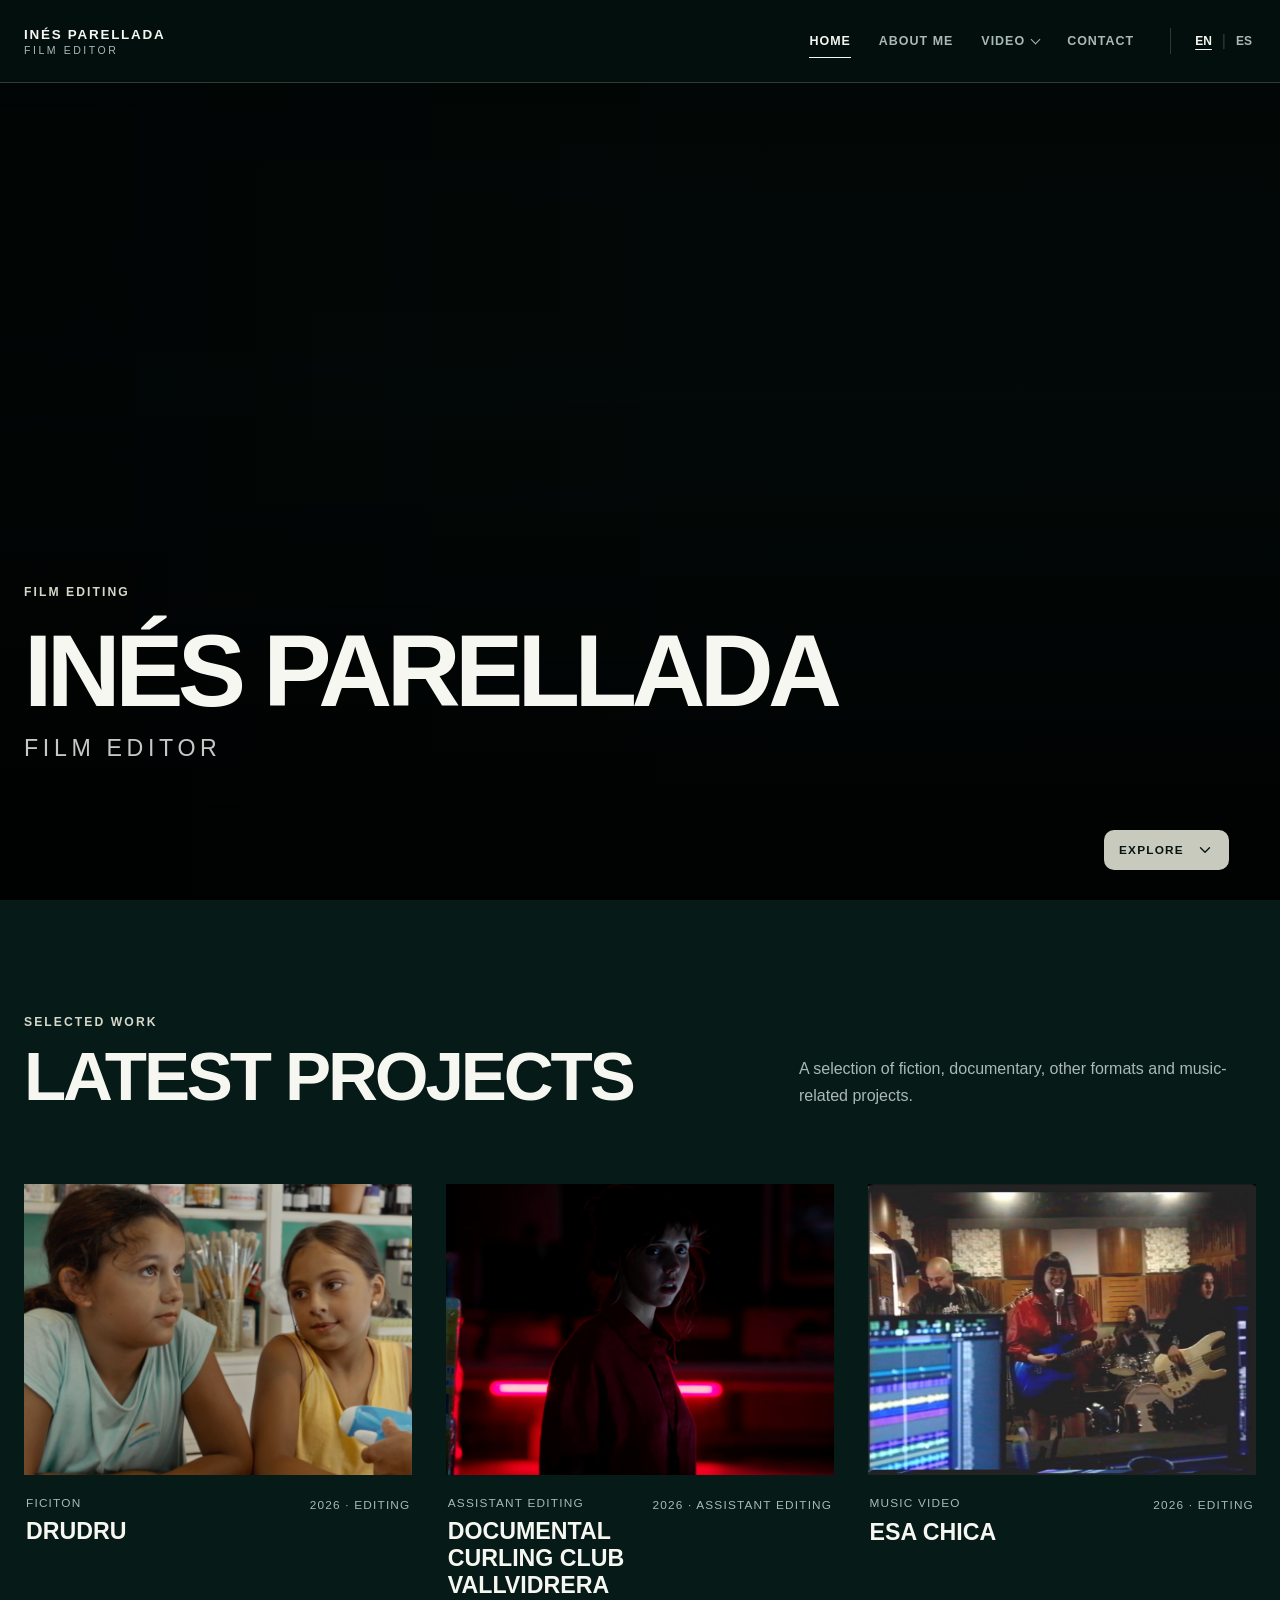
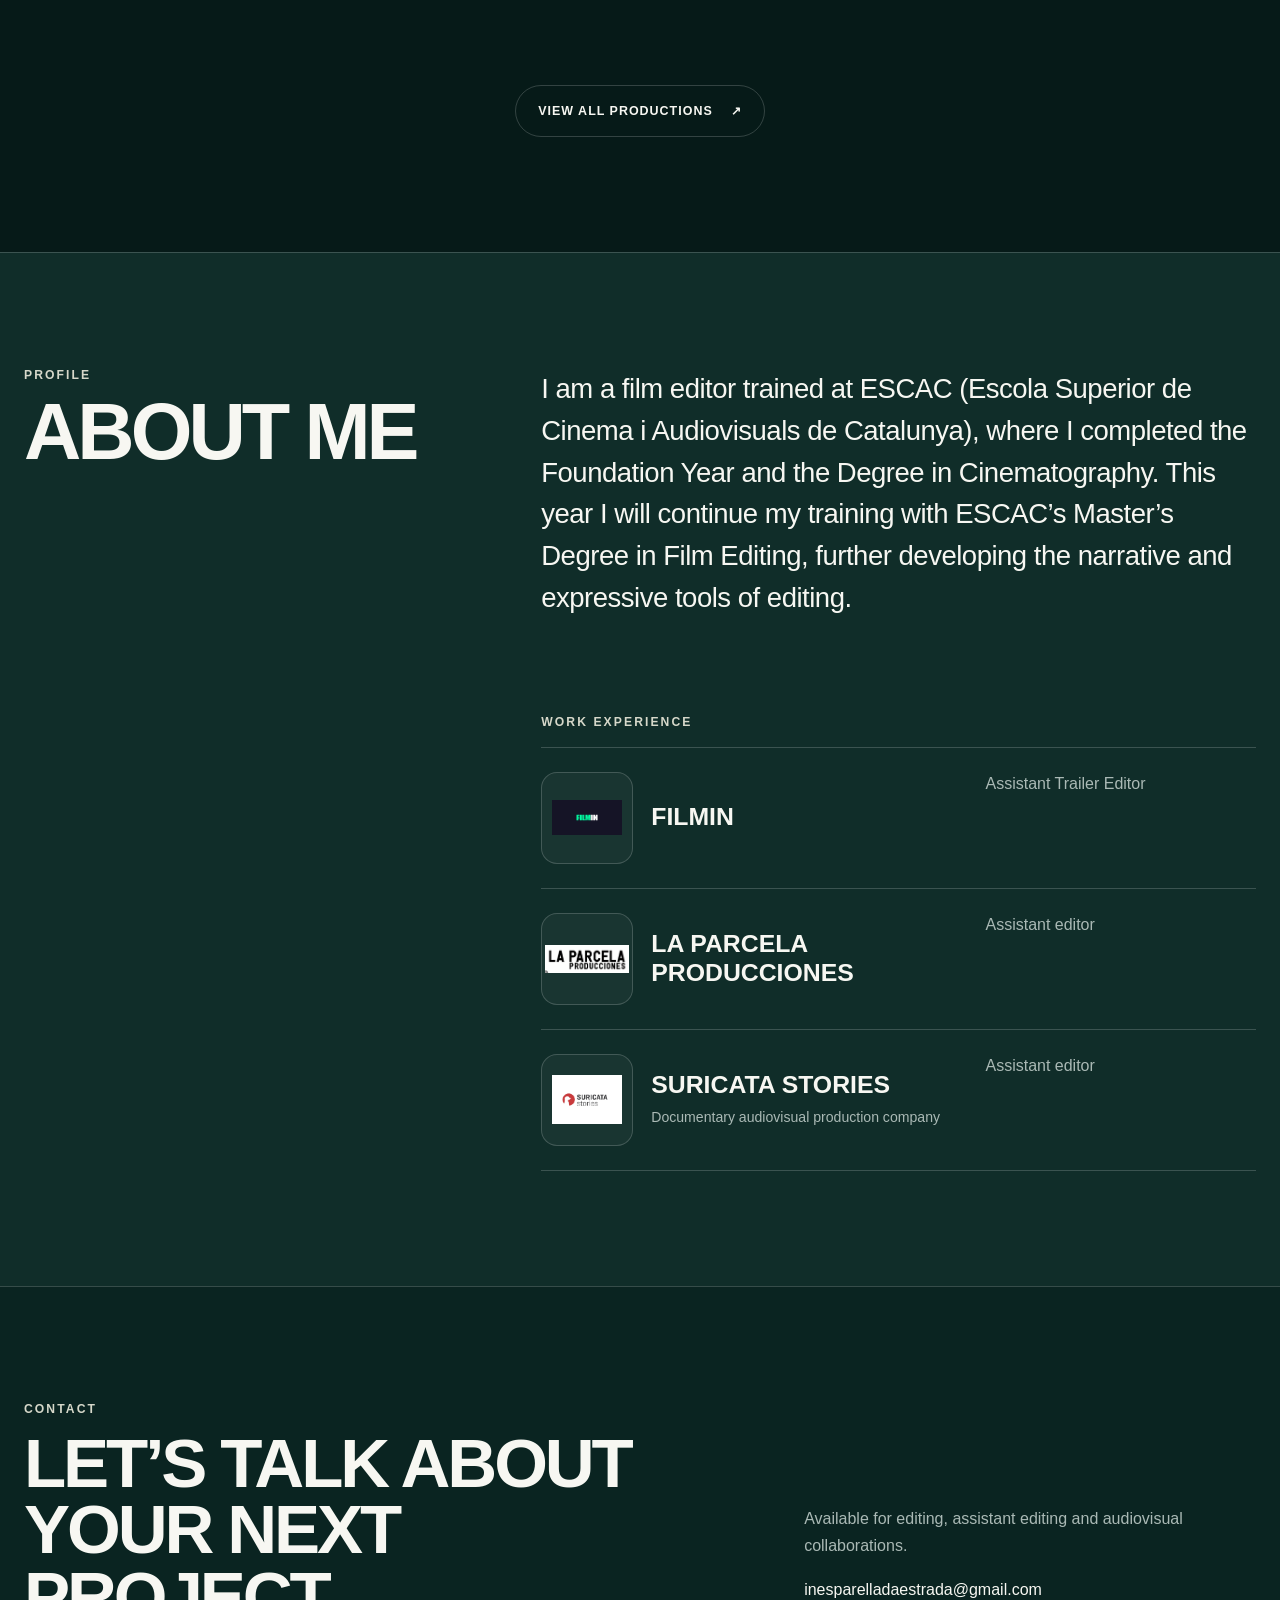
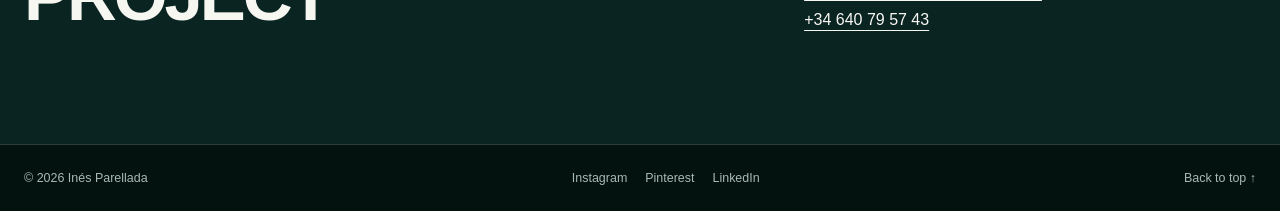
==== index.html @ 3688a052 "Add files via upload" ====
<!doctype html>
<html lang="es">
<head>
    <meta charset="utf-8">
    <meta name="viewport" content="width=device-width, initial-scale=1">
    <meta name="description" content="Portfolio de Inés Parellada, film editor.">
    <title>Inés Parellada — Film Editor</title>
    <link rel="icon" href="favicon.ico" sizes="any">
    <link rel="icon" type="image/png" href="favicon-32x32.png">
    <link rel="apple-touch-icon" href="apple-touch-icon.png">
    <link rel="stylesheet" href="styles.css">
</head>

<body data-page="home" data-root="">
    <!-- El menú y el footer se cargan desde components.js para reutilizarlos en todas las páginas. -->
    <div id="site-header"></div>

    <main>
        <header id="home" class="hero" aria-labelledby="hero-title">
            <video class="hero__video" autoplay muted loop playsinline preload="metadata">
                <source src="videos/es/home/portada.mp4" type="video/mp4">
                <span data-i18n="hero.videoFallback">Tu navegador no puede reproducir este vídeo.</span>
            </video>

            <div class="hero__shade" aria-hidden="true"></div>

            <div class="hero__content page-width">
                <p class="hero__eyebrow" data-i18n="hero.eyebrow">Montaje cinematográfico</p>
                <h1 id="hero-title">Inés Parellada</h1>
                <p class="hero__role">Film editor</p>
            </div>

            <a class="hero__explore" href="#projectes" data-i18n-aria="hero.exploreLabel">
                <span data-i18n="hero.explore">Explorar</span>
                <svg viewBox="0 0 24 24" aria-hidden="true">
                    <path d="M6 9l6 6 6-6"/>
                </svg>
            </a>
        </header>

        <section id="projectes" class="projects section-spacing">
            <div class="page-width">
                <div class="section-heading">
                    <p class="section-kicker" data-i18n="projects.kicker">Selección de trabajos</p>
                    <h2 data-i18n="projects.title">Últimos proyectos</h2>
                    <p data-i18n="projects.intro">
                        Una selección de proyectos de ficción, documental, publicidad y contenido musical.
                    </p>
                </div>

                <div class="project-grid">
                    <article class="project-card">
                        <a href="ficcion.html" class="project-card__link">
                            <div class="project-card__media">
                                <img src="videos/es/home/proyecto1.JPG"
                                     alt="Still DRUDRU"
                                     data-i18n-alt="projects.items.soho.alt"
                                     loading="lazy">
                            </div>
                            <div class="project-card__body">
                                <div>
                                    <p class="project-card__category" data-i18n="projects.items.soho.category">Ficción</p>
                                    <h3>DRUDRU</h3>
                                </div>
                                <p class="project-card__meta" data-i18n="projects.items.soho.meta">2026 · Montaje</p>
                            </div>
                        </a>
                    </article>

                    <article class="project-card">
                        <a href="ayudantia.html" class="project-card__link" aria-label="Festes de la Mercè">
                            <div class="project-card__media">
                                <!-- Imagen provisional: sustituir por el fotograma definitivo. -->
                                <img src="videos/es/home/proyecto2.png"
                                     alt="still Curling"
                                     data-i18n-alt="projects.items.merce.alt"
                                     loading="lazy">
                            </div>
                            <div class="project-card__body">
                                <div>
                                    <p class="project-card__category" data-i18n="projects.items.merce.category">Evento</p>
                                    <h3>DOCUMENTAL CURLING CLUB VALLVIDRERA</h3>
                                </div>
                                <p class="project-card__meta" data-i18n="projects.items.merce.meta">2025 · Montaje</p>
                            </div>
                        </a>
                    </article>

                    <article class="project-card">
                        <a href="videoclip.html" class="project-card__link" aria-label="Nike Planeta Barcelona">
                            <div class="project-card__media">
                                <!-- Imagen provisional: sustituir por el fotograma definitivo. -->
                                <img src="videos/es/home/proyecto3.png"
                                     alt="still esa chica"
                                     data-i18n-alt="projects.items.nike.alt"
                                     loading="lazy">
                            </div>
                            <div class="project-card__body">
                                <div>
                                    <p class="project-card__category" data-i18n="projects.items.nike.category">Contenido de marca</p>
                                    <h3>ESA CHICA</h3>
                                </div>
                                <p class="project-card__meta" data-i18n="projects.items.nike.meta">2024 · Montaje</p>
                            </div>
                        </a>
                    </article>
                </div>

                <div class="projects__actions">
                    <a class="button button--outline" href="producciones.html">
                        <span data-i18n="projects.viewAll">Ver todas las producciones</span>
                        <span aria-hidden="true">↗</span>
                    </a>
                </div>

                <!-- Estos anclajes mantienen la estructura del menú original. -->
                <div class="category-anchors" aria-hidden="true">
                    <span id="cat-ficcion"></span>
                    <span id="cat-documental"></span>
                    <span id="cat-trailer-teaser"></span>
                    <span id="cat-otros"></span>
                    <span id="cat-videoclip"></span>
                    <span id="cat-ayudantia"></span>
                </div>
            </div>
        </section>

        <section class="about-section section-spacing" id="sobre-mi" aria-labelledby="about-title">
            <div class="page-width about-section__layout">
                <div class="about-section__heading">
                    <p class="section-kicker" data-i18n="about.kicker">Perfil</p>
                    <h2 id="about-title" data-i18n="about.title">About me</h2>
                </div>

                <div class="about-section__content">
                    <p class="about-section__bio" data-i18n="about.bio">
                        Soy montadora cinematográfica, formada en la ESCAC (Escola Superior de Cinema i Audiovisuals de Catalunya), donde cursé el Foundation Year y el Grado en Cinematografía. Este año continuaré mi formación con el Máster en Montaje de ESCAC, para seguir profundizando en las herramientas narrativas y expresivas de la edición.
                    </p>

                    <div class="about-experience">
                        <h3 data-i18n="about.experienceTitle">Experiencia laboral</h3>
                        
                        <article class="experience-item">
                            <div class="experience-item__main">
                                <div class="experience-item__logo-wrap">
                                    <img class="experience-item__logo" src="img/about/filmin.png" alt="Logo de Filmin" loading="lazy">
                                </div>
                                <div>
                                    <h4>Filmin</h4>
                                </div>
                            </div>
                            <p class="experience-item__role" data-i18n="about.jobs.filmin.role">Assistant Trailer Editor</p>
                        </article>

                        <article class="experience-item">
                            <div class="experience-item__main">
                                <div class="experience-item__logo-wrap">
                                    <img class="experience-item__logo experience-item__logo--wide" src="img/about/la-parcela-producciones.png" alt="Logo de La Parcela Producciones" loading="lazy">
                                </div>
                                <div>
                                    <h4>La Parcela Producciones</h4>
                                </div>
                            </div>
                            <p class="experience-item__role" data-i18n="about.jobs.parcela.role">Ayudante de montaje</p>
                        </article>

                        <article class="experience-item">
                            <div class="experience-item__main">
                                <div class="experience-item__logo-wrap">
                                    <img class="experience-item__logo" src="img/about/suricata-stories.png" alt="Logo de Suricata Stories" loading="lazy">
                                </div>
                                <div>
                                    <h4>Suricata Stories</h4>
                                    <p class="experience-item__company" data-i18n="about.jobs.suricata.company">Productora audiovisual documental</p>
                                </div>
                            </div>
                            <p class="experience-item__role" data-i18n="about.jobs.suricata.role">Ayudante de montaje</p>
                        </article>

                    </div>
                </div>
            </div>
        </section>

        <section class="contact-cta section-spacing" id="contacte">
            <div class="page-width contact-cta__layout">
                <div>
                    <p class="section-kicker" data-i18n="contact.kicker">Contacto</p>
                    <h2 data-i18n="contact.title">Hablemos de tu próximo proyecto</h2>
                </div>

                <div class="contact-cta__details">
                    <p data-i18n="contact.text">
                        Disponible para proyectos de montaje, ayudantía y colaboración audiovisual.
                    </p>
                    <a href="mailto:inesparelladaestrada@gmail.com">inesparelladaestrada@gmail.com</a>
                    <a href="tel:+34640795743">+34 640 79 57 43</a>
                </div>
            </div>
        </section>
    </main>

    <div id="site-footer"></div>

    <script src="components.js"></script>
    <script src="main.js"></script>
</body>
</html>
---- styles.css ----
:root {
    --nav-height: 82px;
    --background: #061a18;
    --background-soft: #0a2421;
    --surface: #102d29;
    --text: #f7f7f2;
    --muted: #aab9b5;
    --line: rgba(255, 255, 255, 0.18);
    --accent: #d6d8ca;
    --accent-dark: #8f9688;
    --max-width: 1240px;
    --radius: 18px;
    --transition: 180ms ease;
}

* {
    box-sizing: border-box;
}

html {
    scroll-behavior: smooth;
    scroll-padding-top: var(--nav-height);
}

body {
    margin: 0;
    min-width: 320px;
    background: var(--background);
    color: var(--text);
    font-family: "Helvetica Neue", Arial, sans-serif;
    -webkit-font-smoothing: antialiased;
}

body.menu-open {
    overflow: hidden;
}

img,
video {
    max-width: 100%;
}

a {
    color: inherit;
}

button,
a {
    -webkit-tap-highlight-color: transparent;
}

button {
    font: inherit;
}

.page-width {
    width: min(calc(100% - 48px), var(--max-width));
    margin-inline: auto;
}

.section-spacing {
    padding-block: clamp(76px, 9vw, 132px);
}

/* HEADER */
.site-header {
    position: fixed;
    inset: 0 0 auto;
    z-index: 1000;
    min-height: var(--nav-height);
    background: rgba(3, 17, 15, 0.9);
    border-bottom: 1px solid var(--line);
    backdrop-filter: blur(16px);
}

.navbar {
    min-height: var(--nav-height);
    display: flex;
    align-items: center;
    justify-content: space-between;
    gap: 32px;
}

.brand {
    flex: 0 0 auto;
    display: inline-flex;
    flex-direction: column;
    gap: 2px;
    text-decoration: none;
    text-transform: uppercase;
}

.brand__name {
    font-size: 0.84rem;
    font-weight: 700;
    letter-spacing: 0.13em;
}

.brand__role {
    color: var(--muted);
    font-size: 0.66rem;
    letter-spacing: 0.24em;
}

.nav-toggle {
    display: none;
    width: 44px;
    height: 44px;
    padding: 10px;
    color: var(--text);
    background: transparent;
    border: 1px solid var(--line);
    border-radius: 50%;
    cursor: pointer;
}

.nav-toggle span {
    display: block;
    width: 100%;
    height: 1px;
    margin-block: 5px;
    background: currentColor;
    transition: transform var(--transition), opacity var(--transition);
}

.nav-toggle[aria-expanded="true"] span:nth-child(1) {
    transform: translateY(6px) rotate(45deg);
}

.nav-toggle[aria-expanded="true"] span:nth-child(2) {
    opacity: 0;
}

.nav-toggle[aria-expanded="true"] span:nth-child(3) {
    transform: translateY(-6px) rotate(-45deg);
}

.nav-panel {
    display: flex;
    align-items: center;
    gap: 24px;
}

.nav-list {
    display: flex;
    align-items: center;
    gap: 4px;
    margin: 0;
    padding: 0;
    list-style: none;
}

.nav-link,
.nav-dropdown summary {
    position: relative;
    display: inline-flex;
    align-items: center;
    min-height: 44px;
    padding: 0 12px;
    color: var(--muted);
    border: 0;
    background: transparent;
    font-size: 0.78rem;
    font-weight: 600;
    letter-spacing: 0.08em;
    text-decoration: none;
    text-transform: uppercase;
    cursor: pointer;
    transition: color var(--transition);
}

.nav-link:hover,
.nav-link:focus-visible,
.nav-link.is-active,
.nav-dropdown summary:hover,
.nav-dropdown summary:focus-visible,
.nav-dropdown.is-active summary {
    color: var(--text);
}

.nav-link.is-active::after,
.nav-dropdown.is-active > summary::after {
    position: absolute;
    right: 12px;
    bottom: 5px;
    left: 12px;
    height: 1px;
    background: currentColor;
    content: "";
}

.nav-dropdown {
    position: relative;
}

.nav-dropdown summary {
    gap: 7px;
    list-style: none;
}

.nav-dropdown summary::-webkit-details-marker {
    display: none;
}

.nav-dropdown summary::before {
    order: 2;
    width: 6px;
    height: 6px;
    border-right: 1px solid currentColor;
    border-bottom: 1px solid currentColor;
    content: "";
    transform: translateY(-2px) rotate(45deg);
    transition: transform var(--transition);
}

.nav-dropdown[open] summary::before {
    transform: translateY(2px) rotate(225deg);
}

.dropdown-menu {
    position: absolute;
    top: calc(100% + 12px);
    right: 0;
    z-index: 30;
    width: max-content;
    min-width: 220px;
    margin: 0;
    padding: 10px;
    list-style: none;
    background: #0b211f;
    border: 1px solid var(--line);
    border-radius: 14px;
    box-shadow: 0 18px 48px rgba(0, 0, 0, 0.32);
}

.dropdown-menu a {
    display: block;
    padding: 10px 12px;
    color: var(--muted);
    border-radius: 9px;
    font-size: 0.84rem;
    text-decoration: none;
    transition: color var(--transition), background var(--transition);
}

.dropdown-menu a:hover,
.dropdown-menu a:focus-visible {
    color: var(--text);
    background: rgba(255, 255, 255, 0.07);
}

.language-switch {
    display: flex;
    align-items: center;
    gap: 6px;
    padding-left: 20px;
    border-left: 1px solid var(--line);
}

.language-switch button {
    padding: 6px 4px;
    color: var(--muted);
    background: transparent;
    border: 0;
    font-size: 0.75rem;
    font-weight: 600;
    cursor: pointer;
}

.language-switch button[aria-pressed="true"] {
    color: var(--text);
    text-decoration: underline;
    text-underline-offset: 4px;
}

.language-switch span {
    color: var(--line);
}

/* HERO */
.hero {
    position: relative;
    min-height: 100svh;
    overflow: hidden;
    background: #020908;
}

.hero__video,
.hero__shade {
    position: absolute;
    inset: 0;
    width: 100%;
    height: 100%;
}

.hero__video {
    object-fit: cover;
}

.hero__shade {
    background:
        linear-gradient(180deg, rgba(0, 0, 0, 0.32) 0%, rgba(0, 0, 0, 0.06) 44%, rgba(0, 0, 0, 0.78) 100%),
        linear-gradient(90deg, rgba(0, 0, 0, 0.38), transparent 60%);
}

.hero__content {
    position: relative;
    z-index: 2;
    display: flex;
    min-height: 100svh;
    flex-direction: column;
    justify-content: flex-end;
    padding-top: calc(var(--nav-height) + 48px);
    padding-bottom: clamp(84px, 11vw, 138px);
}

.hero__eyebrow,
.section-kicker {
    margin: 0 0 14px;
    color: var(--accent);
    font-size: 0.76rem;
    font-weight: 700;
    letter-spacing: 0.17em;
    text-transform: uppercase;
}

.hero__eyebrow {
    margin-bottom: 26px;
}

.hero h1 {
    max-width: 900px;
    margin: 0;
    font-size: clamp(3rem, 8vw, 7.6rem);
    line-height: 0.9;
    letter-spacing: -0.055em;
    text-transform: uppercase;
}

.hero__role {
    margin: 18px 0 0;
    color: rgba(255, 255, 255, 0.78);
    font-size: clamp(1rem, 2vw, 1.45rem);
    letter-spacing: 0.2em;
    text-transform: uppercase;
}

.hero__explore {
    position: absolute;
    right: clamp(24px, 4vw, 64px);
    bottom: 30px;
    z-index: 4;
    display: flex;
    align-items: center;
    gap: 12px;
    padding: 11px 15px;
    color: #071512;
    background: rgba(216, 220, 206, 0.92);
    border-radius: 10px;
    font-size: 0.74rem;
    font-weight: 800;
    letter-spacing: 0.1em;
    text-decoration: none;
    text-transform: uppercase;
    transition: transform var(--transition), background var(--transition);
}

.hero__explore:hover,
.hero__explore:focus-visible {
    background: #fff;
    transform: translateY(-3px);
}

.hero__explore svg {
    width: 18px;
    fill: none;
    stroke: currentColor;
    stroke-linecap: round;
    stroke-linejoin: round;
    stroke-width: 1.8;
}

/* PROJECTS */
.projects {
    background: var(--background);
}

.section-heading {
    display: grid;
    grid-template-columns: minmax(0, 1.2fr) minmax(260px, 0.8fr);
    column-gap: clamp(32px, 7vw, 100px);
    align-items: end;
    margin-bottom: clamp(42px, 6vw, 74px);
}

.section-heading .section-kicker {
    grid-column: 1 / -1;
}

.section-heading h2,
.contact-cta h2 {
    margin: 0;
    font-size: clamp(2.5rem, 5.4vw, 5.4rem);
    line-height: 0.96;
    letter-spacing: -0.045em;
    text-transform: uppercase;
}

.section-heading > p:last-child {
    max-width: 510px;
    margin: 0;
    color: var(--muted);
    font-size: 1rem;
    line-height: 1.7;
}

.project-grid {
    display: grid;
    grid-template-columns: repeat(3, minmax(0, 1fr));
    gap: clamp(18px, 2.6vw, 34px);
}

.project-card {
    min-width: 0;
}

.project-card__link {
    display: block;
    text-decoration: none;
}

.project-card__media {
    position: relative;
    overflow: hidden;
    aspect-ratio: 4 / 3;
    background: var(--surface);
}

.project-card__media::after {
    position: absolute;
    inset: 0;
    background: linear-gradient(180deg, transparent 54%, rgba(0, 0, 0, 0.35));
    content: "";
    opacity: 0;
    transition: opacity var(--transition);
}

.project-card img {
    width: 100%;
    height: 100%;
    display: block;
    object-fit: cover;
    transition: transform 480ms cubic-bezier(0.22, 1, 0.36, 1);
}

.project-card__link:hover img,
.project-card__link:focus-visible img {
    transform: scale(1.035);
}

.project-card__link:hover .project-card__media::after,
.project-card__link:focus-visible .project-card__media::after {
    opacity: 1;
}

.project-card__body {
    display: flex;
    align-items: flex-start;
    justify-content: space-between;
    gap: 18px;
    padding: 20px 2px 0;
}

.project-card__category,
.project-card__meta {
    margin: 0;
    color: var(--muted);
    font-size: 0.74rem;
    line-height: 1.4;
    letter-spacing: 0.1em;
    text-transform: uppercase;
}

.project-card h3 {
    margin: 7px 0 0;
    font-size: clamp(1.1rem, 2vw, 1.45rem);
    line-height: 1.15;
}

.project-card__meta {
    flex: 0 0 auto;
    padding-top: 2px;
    text-align: right;
}

.projects__actions {
    display: flex;
    justify-content: center;
    margin-top: clamp(48px, 7vw, 86px);
}

.button {
    display: inline-flex;
    align-items: center;
    justify-content: center;
    gap: 18px;
    min-height: 52px;
    padding: 0 22px;
    border-radius: 999px;
    font-size: 0.78rem;
    font-weight: 700;
    letter-spacing: 0.08em;
    text-decoration: none;
    text-transform: uppercase;
    transition: color var(--transition), background var(--transition), border var(--transition);
}

.button--outline {
    border: 1px solid var(--line);
}

.button--outline:hover,
.button--outline:focus-visible {
    color: var(--background);
    background: var(--text);
    border-color: var(--text);
}

.category-anchors {
    position: absolute;
    width: 1px;
    height: 1px;
    overflow: hidden;
}

/* ABOUT */
.about-section {
    background: var(--surface);
    border-top: 1px solid var(--line);
}

.about-section__layout {
    display: grid;
    grid-template-columns: minmax(240px, 0.72fr) minmax(0, 1.28fr);
    gap: clamp(48px, 9vw, 140px);
    align-items: start;
}

.about-section__heading {
    position: sticky;
    top: calc(var(--nav-height) + 42px);
}

.about-section h2 {
    margin: 0;
    font-size: clamp(2.9rem, 6.2vw, 6.4rem);
    line-height: 0.9;
    letter-spacing: -0.05em;
    text-transform: uppercase;
}

.about-section__content {
    min-width: 0;
}

.about-section__bio {
    max-width: 760px;
    margin: 0;
    color: var(--text);
    font-size: clamp(1.18rem, 2.2vw, 1.72rem);
    line-height: 1.52;
    letter-spacing: -0.018em;
}

.about-experience {
    margin-top: clamp(52px, 8vw, 96px);
}

.about-experience > h3 {
    margin: 0 0 18px;
    color: var(--accent);
    font-size: 0.76rem;
    letter-spacing: 0.17em;
    text-transform: uppercase;
}

.experience-item {
    display: grid;
    grid-template-columns: minmax(0, 1fr) minmax(180px, 0.65fr);
    gap: 28px;
    padding-block: 24px;
    border-top: 1px solid var(--line);
}

.experience-item--no-role {
    grid-template-columns: 1fr;
}

.experience-item__main {
    display: flex;
    align-items: center;
    gap: 18px;
    min-width: 0;
}

.experience-item__logo-wrap {
    flex: 0 0 auto;
    width: 92px;
    height: 92px;
    display: flex;
    align-items: center;
    justify-content: center;
    padding: 10px;
    background: rgba(255, 255, 255, 0.04);
    border: 1px solid var(--line);
    border-radius: 16px;
}

.experience-item__logo {
    max-width: 100%;
    max-height: 100%;
    width: auto;
    height: auto;
    display: block;
    object-fit: contain;
}

.experience-item__logo--wide {
    max-width: 120%;
}

.experience-item:last-child {
    border-bottom: 1px solid var(--line);
}

.experience-item h4 {
    margin: 0;
    font-size: clamp(1.2rem, 2vw, 1.55rem);
    line-height: 1.15;
    text-transform: uppercase;
}

.experience-item p {
    margin: 0;
}

.experience-item__company {
    margin-top: 7px !important;
    color: var(--muted);
    font-size: 0.88rem;
    line-height: 1.5;
}

.experience-item__role {
    color: var(--muted);
    line-height: 1.55;
}

/* CONTACT */
.contact-cta {
    background: var(--background-soft);
    border-top: 1px solid var(--line);
}

.contact-cta__layout {
    display: grid;
    grid-template-columns: minmax(0, 1.2fr) minmax(280px, 0.8fr);
    gap: clamp(42px, 8vw, 130px);
    align-items: end;
}

.contact-cta__details {
    display: flex;
    flex-direction: column;
    align-items: flex-start;
    gap: 12px;
}

.contact-cta__details p {
    max-width: 470px;
    margin: 0 0 10px;
    color: var(--muted);
    line-height: 1.7;
}

.contact-cta__details a {
    text-decoration-thickness: 1px;
    text-underline-offset: 5px;
}

/* FOOTER */
.site-footer {
    padding-block: 26px;
    background: #03110f;
    border-top: 1px solid var(--line);
}

.footer-layout {
    display: flex;
    align-items: center;
    justify-content: space-between;
    gap: 24px;
    color: var(--muted);
    font-size: 0.78rem;
}

.footer-links {
    display: flex;
    gap: 18px;
}

.footer-links a,
.back-to-top {
    color: inherit;
    text-decoration: none;
}

.footer-links a:hover,
.footer-links a:focus-visible,
.back-to-top:hover,
.back-to-top:focus-visible {
    color: var(--text);
}

/* ACCESSIBILITY */
:focus-visible {
    outline: 2px solid #fff;
    outline-offset: 4px;
}

@media (prefers-reduced-motion: reduce) {
    html {
        scroll-behavior: auto;
    }

    *,
    *::before,
    *::after {
        scroll-behavior: auto !important;
        transition-duration: 0.01ms !important;
        animation-duration: 0.01ms !important;
        animation-iteration-count: 1 !important;
    }
}

/* TABLET */
@media (max-width: 1020px) {
    :root {
        --nav-height: 72px;
    }

    .page-width {
        width: min(calc(100% - 40px), var(--max-width));
    }

    .nav-toggle {
        display: block;
        margin-left: auto;
    }

    .nav-panel {
        position: fixed;
        inset: var(--nav-height) 0 auto;
        display: block;
        width: 100%;
        height: calc(100vh - var(--nav-height));
        height: calc(100dvh - var(--nav-height));
        padding: 18px 20px calc(32px + env(safe-area-inset-bottom));
        overflow-x: hidden;
        overflow-y: auto;
        overscroll-behavior: contain;
        -webkit-overflow-scrolling: touch;
        background: rgba(3, 17, 15, 0.98);
        opacity: 0;
        visibility: hidden;
        transform: translateY(-12px);
        transition: opacity var(--transition), visibility var(--transition), transform var(--transition);
    }

    .nav-panel.is-open {
        opacity: 1;
        visibility: visible;
        transform: translateY(0);
    }

    .nav-list {
        display: block;
    }

    .nav-list > li {
        border-bottom: 1px solid var(--line);
    }

    .nav-link,
    .nav-dropdown summary {
        width: 100%;
        min-height: 54px;
        padding-inline: 0;
        font-size: 0.92rem;
    }

    .nav-link.is-active::after,
    .nav-dropdown.is-active > summary::after {
        right: auto;
        bottom: 15px;
        left: 0;
        width: 28px;
    }

    .nav-dropdown summary::before {
        margin-left: auto;
    }

    .dropdown-menu {
        position: static;
        width: 100%;
        min-width: 0;
        padding: 0 0 12px 14px;
        background: transparent;
        border: 0;
        border-radius: 0;
        box-shadow: none;
    }

    .dropdown-menu a {
        padding: 8px 0;
        line-height: 1.35;
    }

    .language-switch {
        margin-top: 18px;
        padding-left: 0;
        border-left: 0;
    }

    .section-heading,
    .about-section__layout,
    .contact-cta__layout {
        grid-template-columns: 1fr;
    }

    .about-section__heading {
        position: static;
    }

    .section-heading > p:last-child {
        margin-top: 22px;
    }

    .project-grid {
        grid-template-columns: repeat(2, minmax(0, 1fr));
    }
}

/* MOBILE */
@media (max-width: 640px) {
    .page-width {
        width: min(calc(100% - 28px), var(--max-width));
    }

    .brand__name {
        font-size: 0.76rem;
    }

    .hero__content {
        justify-content: flex-end;
        padding-bottom: 116px;
    }

    .hero h1 {
        font-size: clamp(2.65rem, 16vw, 4.7rem);
    }

    .hero__role {
        font-size: 0.86rem;
    }

    .hero__explore {
        right: 50%;
        transform: translateX(50%);
        white-space: nowrap;
    }

    .hero__explore:hover,
    .hero__explore:focus-visible {
        transform: translateX(50%) translateY(-3px);
    }

    .project-grid {
        grid-template-columns: 1fr;
        gap: 44px;
    }

    .project-card__body {
        gap: 12px;
    }

    .about-section__layout,
    .contact-cta__layout {
        gap: 34px;
    }

    .experience-item {
        grid-template-columns: 1fr;
        gap: 10px;
    }

    .experience-item__main {
        align-items: flex-start;
        gap: 14px;
    }

    .experience-item__logo-wrap {
        width: 76px;
        height: 76px;
        padding: 8px;
    }

    .footer-layout {
        align-items: flex-start;
        flex-direction: column;
    }
}

/* VIDEO CATEGORY PAGES */
.video-page-hero {
    padding: calc(var(--nav-height) + clamp(72px, 10vw, 140px)) 0 clamp(64px, 8vw, 108px);
    background:
        radial-gradient(circle at 84% 12%, rgba(214, 216, 202, 0.12), transparent 34%),
        var(--background-soft);
    border-bottom: 1px solid var(--line);
}

.video-page-hero .page-width {
    display: grid;
    grid-template-columns: 1fr;
    gap: 0;
    align-items: start;
}

.video-page-hero .section-kicker {
    grid-column: 1 / -1;
}

.video-page-hero h1 {
    margin: 0;
    font-size: clamp(3.7rem, 9vw, 9rem);
    line-height: 0.84;
    letter-spacing: -0.065em;
    text-transform: uppercase;
}

.video-page-hero p:last-child {
    justify-self: end;
    max-width: 560px;
    margin: clamp(24px, 3vw, 42px) 0 0;
    color: var(--muted);
    font-size: clamp(1rem, 1.7vw, 1.2rem);
    line-height: 1.7;
}

.video-catalog {
    background: var(--background);
}

.video-project-list {
    display: grid;
    gap: clamp(72px, 10vw, 150px);
}

.video-project {
    display: grid;
    grid-template-columns: minmax(0, 1.18fr) minmax(300px, 0.82fr);
    gap: clamp(34px, 6.5vw, 92px);
    align-items: center;
}

.video-project--reverse .video-project__media-column {
    order: 2;
}

.video-project__media-column {
    min-width: 0;
}

.video-project__media {
    position: relative;
    overflow: hidden;
    aspect-ratio: 16 / 10;
    background: linear-gradient(135deg, #183b37, #071a18 56%, #223b37);
    border: 1px solid var(--line);
}

.video-project__image {
    display: block;
    width: 100%;
    height: 100%;
    object-fit: cover;
}

.video-project__carousel {
    position: relative;
    width: 100%;
    height: 100%;
}

.video-project__slide {
    position: absolute;
    inset: 0;
    opacity: 0;
    pointer-events: none;
    transition: opacity 320ms ease;
}

.video-project__slide.is-active {
    opacity: 1;
    pointer-events: auto;
}

.video-project__carousel-arrow {
    position: absolute;
    top: 50%;
    z-index: 2;
    display: grid;
    width: 44px;
    height: 44px;
    place-items: center;
    padding: 0;
    color: #fff;
    background: rgba(4, 24, 22, 0.72);
    border: 1px solid rgba(255, 255, 255, 0.38);
    border-radius: 50%;
    font: inherit;
    font-size: 1.15rem;
    cursor: pointer;
    transform: translateY(-50%);
    transition: background var(--transition), border-color var(--transition), opacity var(--transition);
}

.video-project__carousel-arrow--prev {
    left: 18px;
}

.video-project__carousel-arrow--next {
    right: 18px;
}

.video-project__carousel-arrow:hover,
.video-project__carousel-arrow:focus-visible {
    background: rgba(4, 24, 22, 0.94);
    border-color: rgba(255, 255, 255, 0.85);
}

.video-project__carousel-dots {
    position: absolute;
    bottom: 16px;
    left: 50%;
    z-index: 2;
    display: flex;
    gap: 8px;
    padding: 7px 9px;
    background: rgba(4, 24, 22, 0.62);
    border-radius: 999px;
    transform: translateX(-50%);
}

.video-project__carousel-dot {
    width: 7px;
    height: 7px;
    padding: 0;
    background: rgba(255, 255, 255, 0.4);
    border: 0;
    border-radius: 50%;
    cursor: pointer;
}

.video-project__carousel-dot.is-active {
    background: #fff;
}

.video-project__watch-link {
    display: inline-flex;
    align-items: center;
    gap: 8px;
    margin-top: 16px;
    padding-bottom: 4px;
    color: var(--text);
    border-bottom: 1px solid rgba(255, 255, 255, 0.48);
    font-size: 0.72rem;
    font-weight: 800;
    letter-spacing: 0.1em;
    text-decoration: none;
    text-transform: uppercase;
    transition: opacity var(--transition), border-color var(--transition);
}

.video-project__watch-link:hover,
.video-project__watch-link:focus-visible {
    border-color: var(--text);
    opacity: 0.72;
}

.video-project__placeholder {
    display: grid;
    width: 100%;
    height: 100%;
    place-content: center;
    gap: 10px;
    color: rgba(255, 255, 255, 0.12);
    text-align: center;
}

.video-project__placeholder span {
    font-size: clamp(5rem, 14vw, 12rem);
    font-weight: 800;
    line-height: 0.82;
    letter-spacing: -0.08em;
}

.video-project__placeholder small {
    color: var(--muted);
    font-size: 0.68rem;
    font-weight: 800;
    letter-spacing: 0.14em;
    text-transform: uppercase;
}

.video-project__content {
    min-width: 0;
}

.video-project__title-row {
    display: flex;
    align-items: flex-start;
    justify-content: space-between;
    gap: 20px;
    padding-bottom: 24px;
    border-bottom: 1px solid var(--line);
}

.video-project__title-row h2 {
    margin: 0;
    font-size: clamp(2rem, 4vw, 4.4rem);
    line-height: 0.96;
    letter-spacing: -0.045em;
    text-transform: uppercase;
}

.project-status {
    flex: 0 0 auto;
    padding: 7px 10px 6px;
    border-radius: 5px;
    font-size: 0.64rem;
    font-weight: 800;
    letter-spacing: 0.08em;
    text-transform: uppercase;
}

.project-status.is-progress {
    color: #1b1302;
    background: #f3b646;
}

.project-status.is-complete {
    color: #061a18;
    background: var(--accent);
}

.video-project__synopsis {
    padding-block: 25px;
    border-bottom: 1px solid var(--line);
}

.video-project__synopsis > span,
.video-project__meta dt {
    color: var(--accent);
    font-size: 0.66rem;
    font-weight: 800;
    letter-spacing: 0.14em;
    text-transform: uppercase;
}

.video-project__synopsis p {
    margin: 12px 0 0;
    color: var(--muted);
    font-size: 1rem;
    line-height: 1.72;
}

.video-project__meta {
    display: grid;
    grid-template-columns: repeat(3, minmax(0, 1fr));
    gap: 16px;
    margin: 0;
    padding-top: 24px;
}

.video-project__meta div {
    min-width: 0;
}

.video-project__meta dd {
    margin: 7px 0 0;
    color: var(--text);
    font-size: 0.86rem;
    line-height: 1.45;
}

/* VIDEO OVERVIEW */
.video-page-hero--overview h1 {
    font-size: clamp(3.7rem, 10vw, 10rem);
}

.video-page-hero--overview .page-width {
    grid-template-columns: 1fr;
    gap: 0;
    align-items: start;
}

.video-page-hero--overview h1 {
    grid-column: 1;
}

.video-page-hero--overview p:last-child {
    justify-self: end;
    margin-top: clamp(20px, 2.5vw, 38px);
}

.video-category-section {
    background: var(--background);
}

.video-category-grid {
    display: grid;
    grid-template-columns: repeat(2, minmax(0, 1fr));
    gap: 18px;
}

.video-category-card {
    position: relative;
    display: grid;
    min-height: 320px;
    padding: clamp(26px, 4vw, 46px);
    overflow: hidden;
    color: var(--text);
    background: var(--surface);
    border: 1px solid var(--line);
    text-decoration: none;
    transition: transform var(--transition), background var(--transition), border-color var(--transition);
}

.video-category-card::after {
    position: absolute;
    right: -25px;
    bottom: -55px;
    color: rgba(255, 255, 255, 0.035);
    content: attr(data-number);
    font-size: 12rem;
    font-weight: 800;
    line-height: 1;
}

.video-category-card:hover,
.video-category-card:focus-visible {
    background: #153833;
    border-color: rgba(255, 255, 255, 0.34);
    transform: translateY(-5px);
}

.video-category-card__number {
    color: var(--accent-dark);
    font-size: 0.7rem;
    font-weight: 800;
    letter-spacing: 0.12em;
}

.video-category-card h2 {
    margin: 22px 0 12px;
    font-size: clamp(2rem, 4vw, 4.2rem);
    line-height: 0.95;
    letter-spacing: -0.045em;
    text-transform: uppercase;
}

.video-category-card p {
    max-width: 490px;
    margin: 0;
    color: var(--muted);
    line-height: 1.65;
}

.video-category-card__link {
    align-self: end;
    margin-top: 34px;
    font-size: 0.7rem;
    font-weight: 800;
    letter-spacing: 0.1em;
    text-transform: uppercase;
}

.dropdown-menu a.is-active {
    color: var(--text);
    background: rgba(255, 255, 255, 0.07);
}

@media (max-width: 1020px) {
    .video-page-hero .page-width,
    .video-project {
        grid-template-columns: 1fr;
    }

    .video-project--reverse .video-project__media-column {
        order: initial;
    }

    .video-page-hero p:last-child {
        justify-self: start;
        margin-top: 18px;
    }

    .video-page-hero--overview p:last-child {
        justify-self: start;
    }
}

@media (max-width: 720px) {
    .video-category-grid {
        grid-template-columns: 1fr;
    }

    .video-category-card {
        min-height: 270px;
    }
}

@media (max-width: 640px) {
    .video-page-hero {
        padding-top: calc(var(--nav-height) + 58px);
    }

    .video-page-hero h1 {
        font-size: clamp(3.15rem, 18vw, 5.7rem);
    }

    .video-project-list {
        gap: 78px;
    }

    .video-project__media {
        aspect-ratio: 4 / 3;
    }

    .video-project__carousel-arrow {
        width: 40px;
        height: 40px;
    }

    .video-project__carousel-arrow--prev {
        left: 12px;
    }

    .video-project__carousel-arrow--next {
        right: 12px;
    }

    .video-project__title-row {
        flex-direction: column;
    }

    .video-project__meta {
        grid-template-columns: 1fr;
        gap: 20px;
    }
}
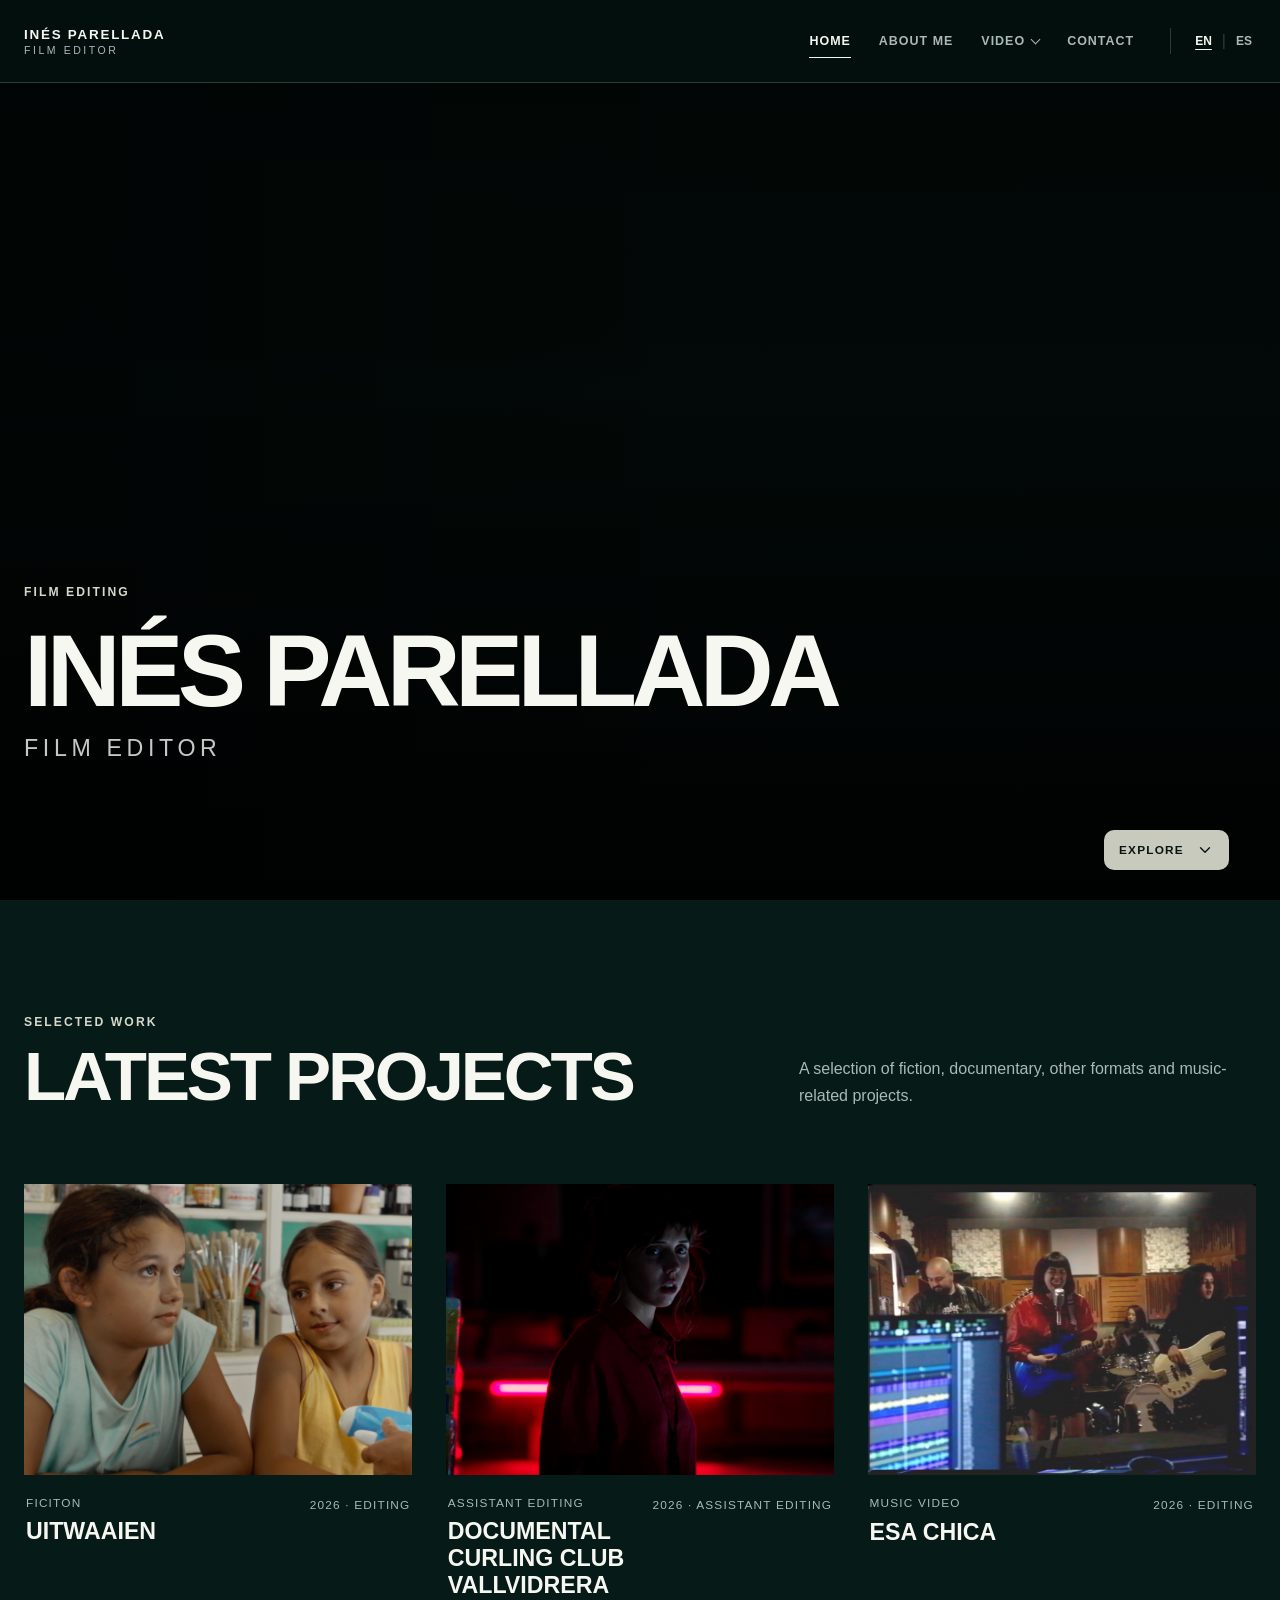
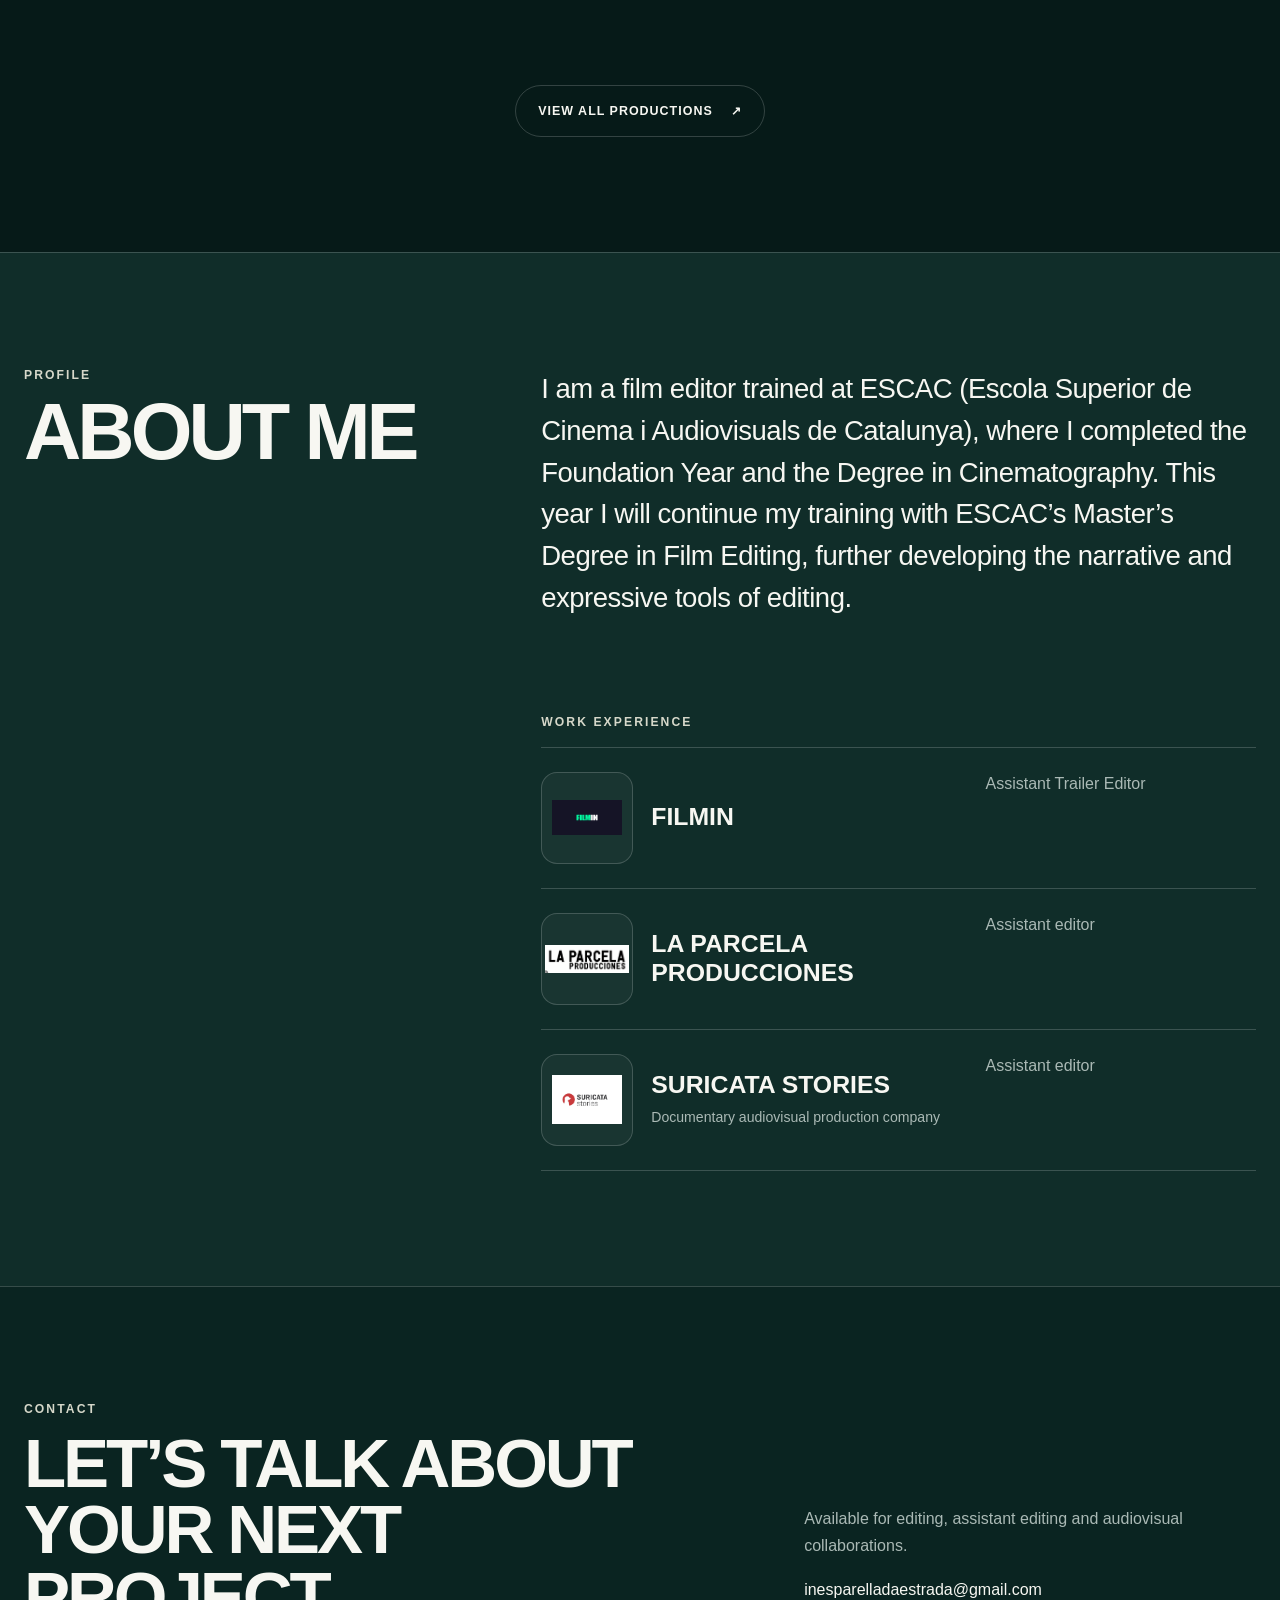
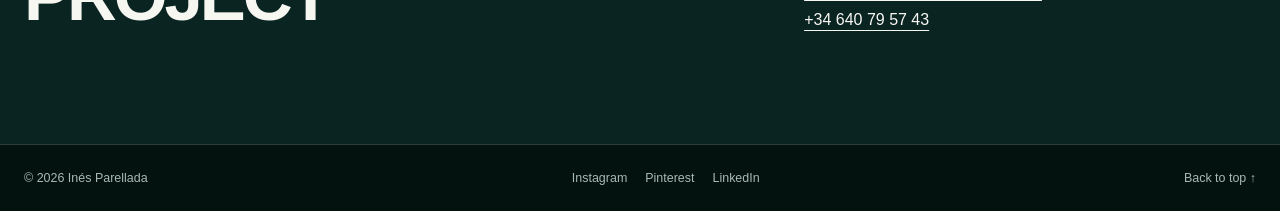
==== commit c173480c: "Add files via upload" ====
--- a/index.html
+++ b/index.html
@@ -50,7 +50,7 @@
 
                 <div class="project-grid">
                     <article class="project-card">
-                        <a href="ficcion.html" class="project-card__link">
+                        <a href="otros.html" class="project-card__link">
                             <div class="project-card__media">
                                 <img src="videos/es/home/proyecto1.JPG"
                                      alt="Still DRUDRU"
@@ -60,7 +60,7 @@
                             <div class="project-card__body">
                                 <div>
                                     <p class="project-card__category" data-i18n="projects.items.soho.category">Ficción</p>
-                                    <h3>DRUDRU</h3>
+                                    <h3>UITWAAIEN</h3>
                                 </div>
                                 <p class="project-card__meta" data-i18n="projects.items.soho.meta">2026 · Montaje</p>
                             </div>
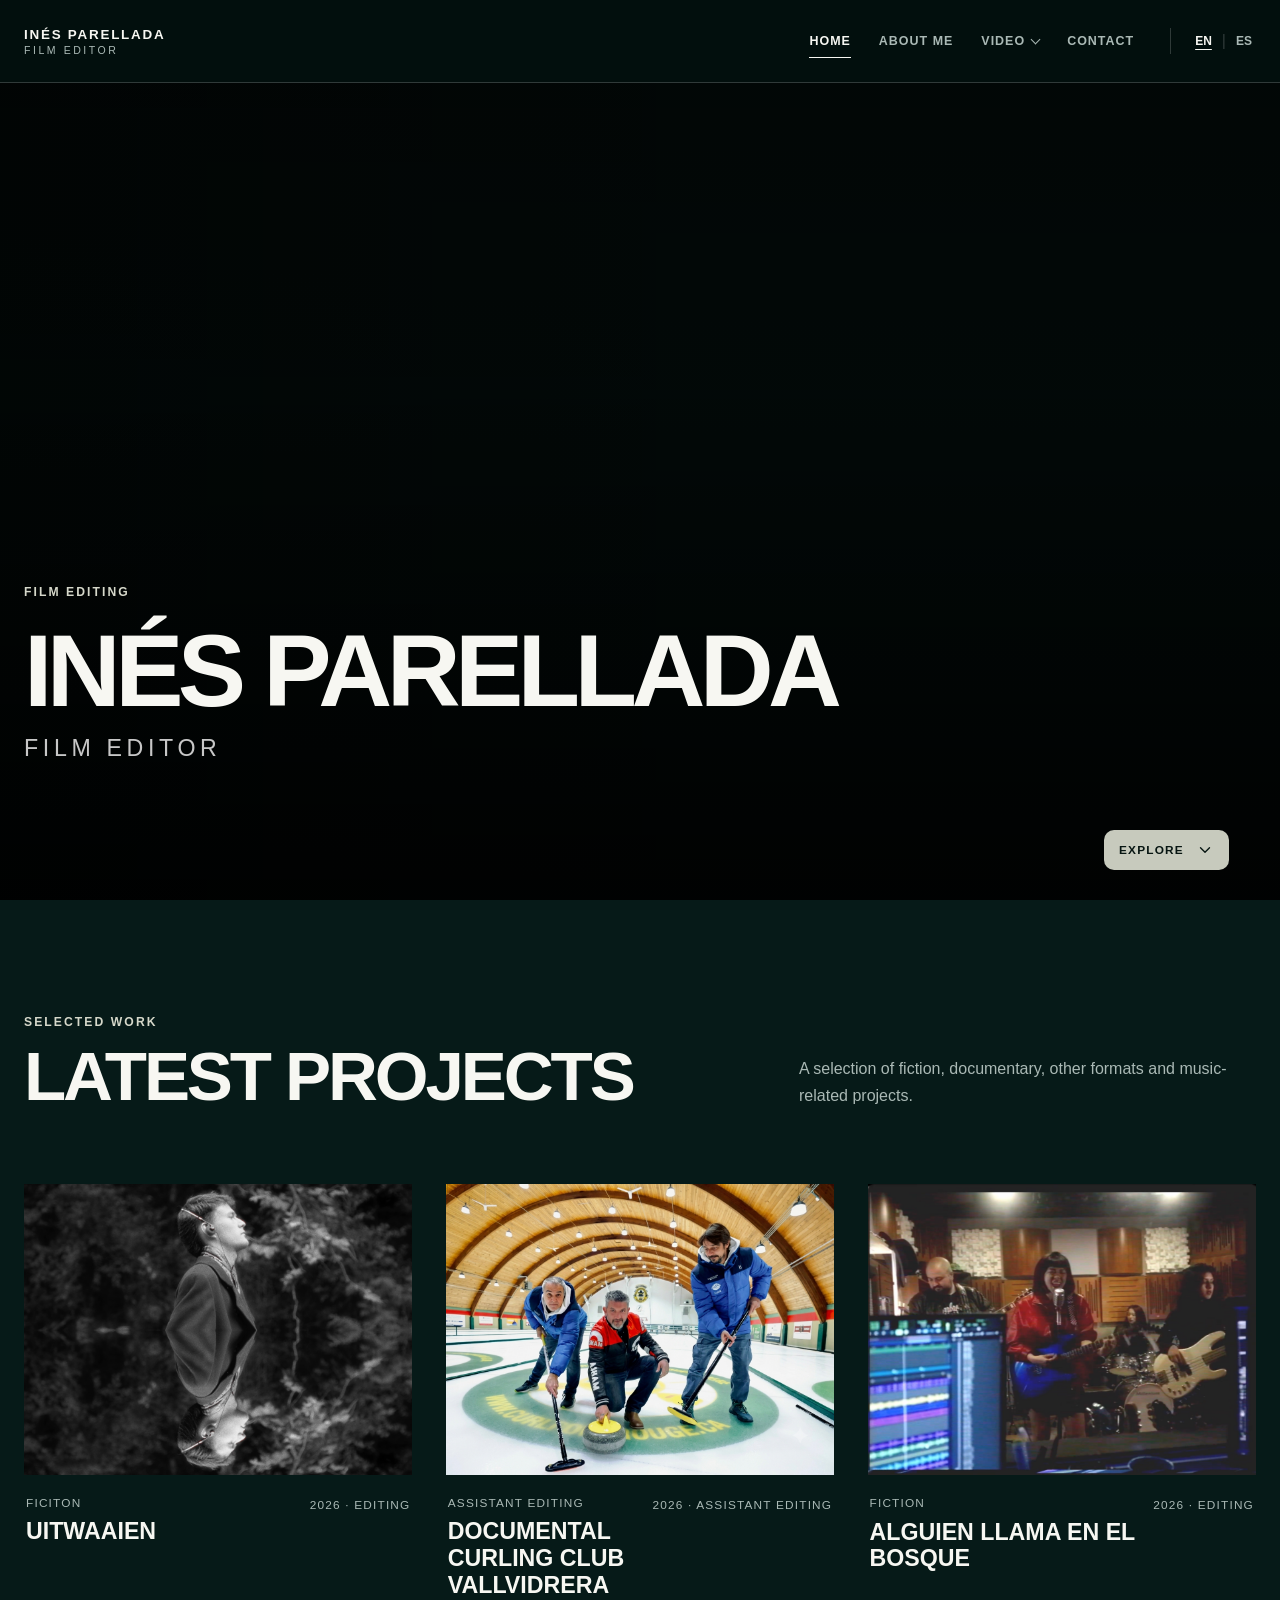
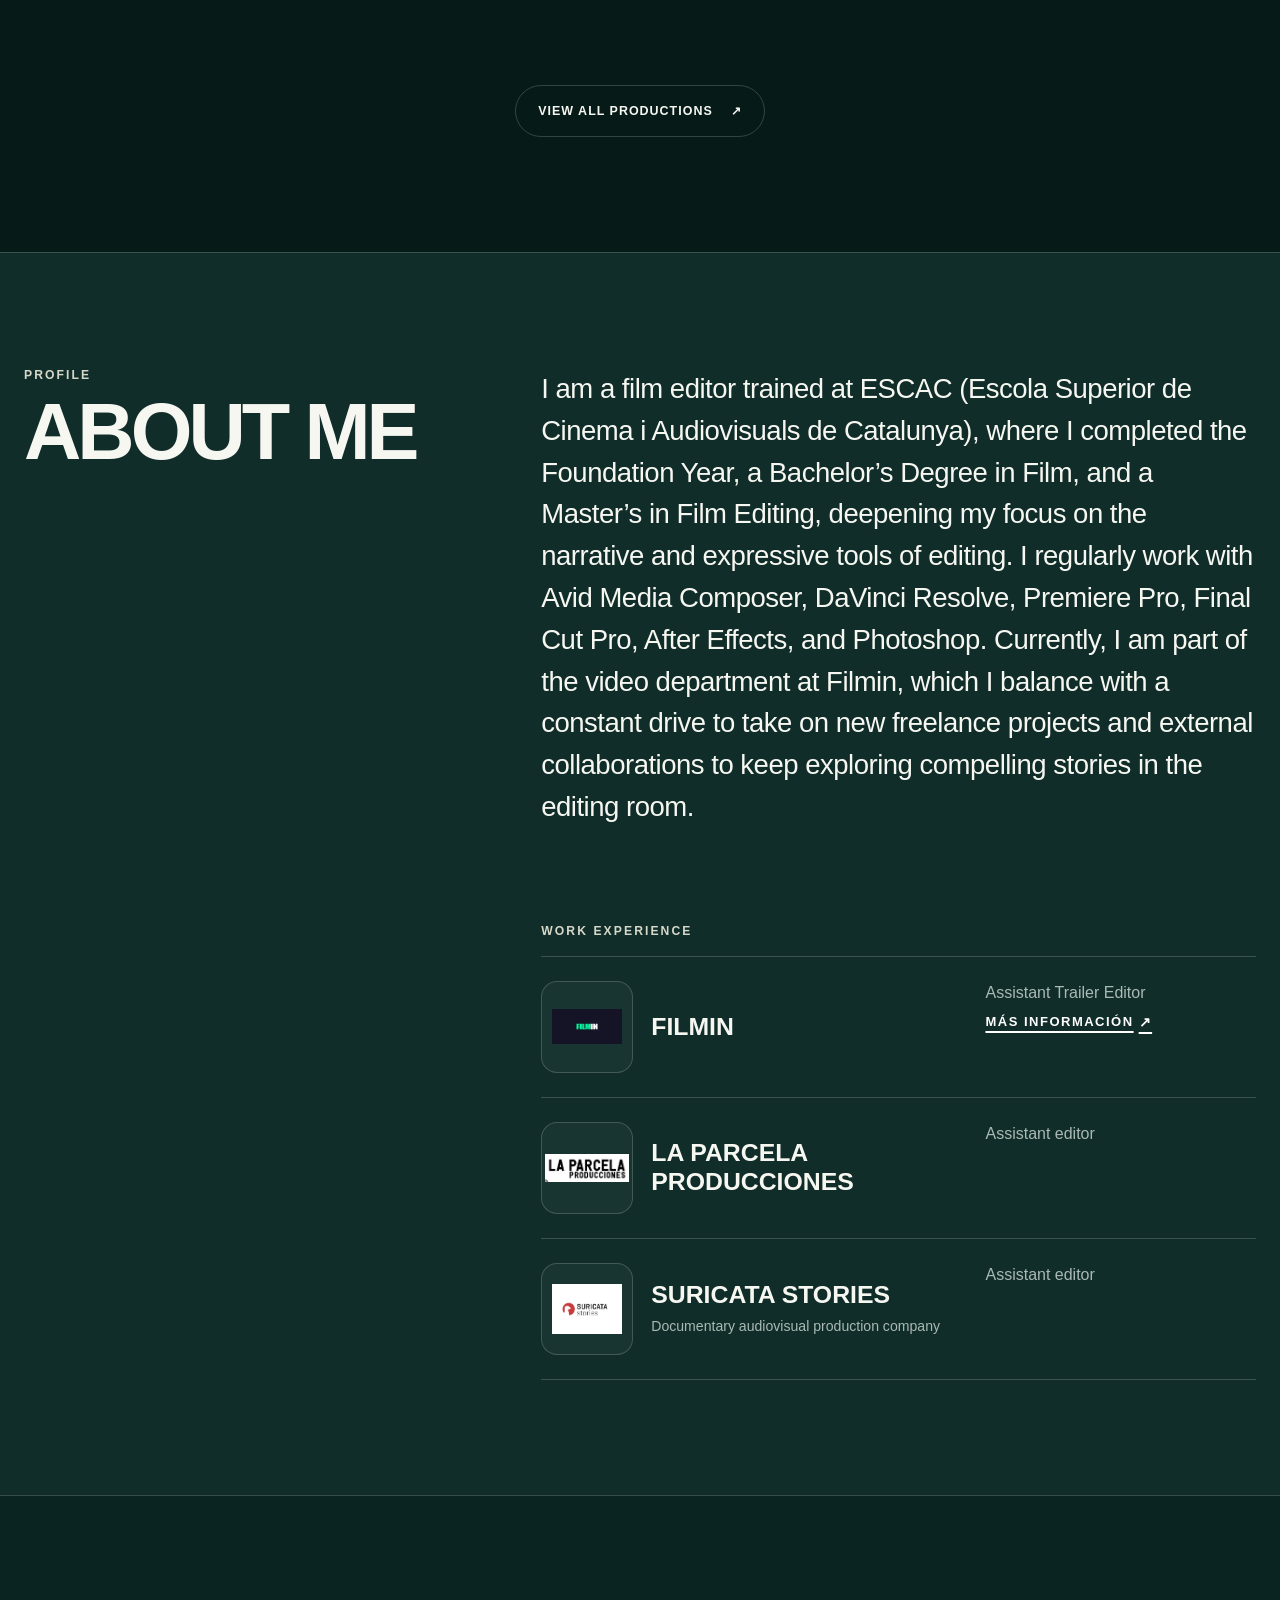
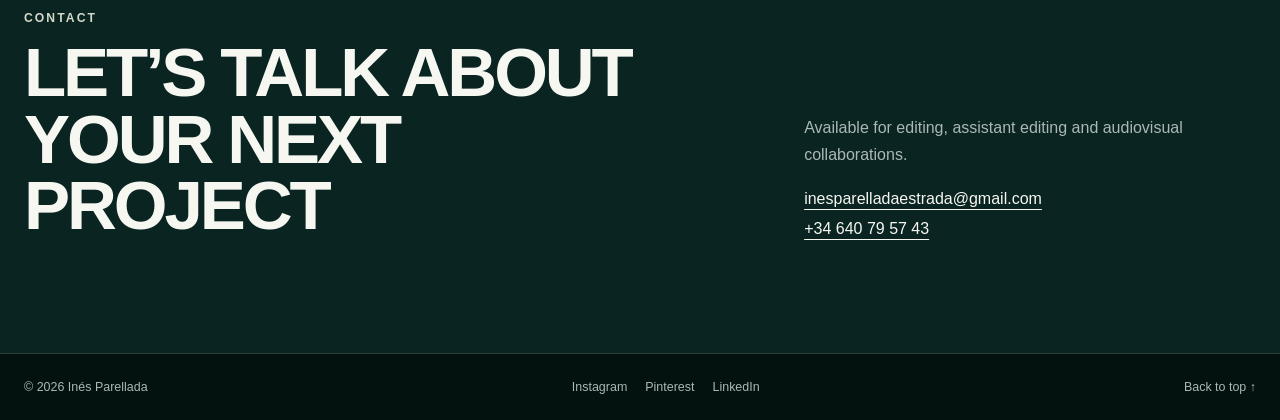
==== commit 80e6f84a: "Add files via upload" ====
--- a/index.html
+++ b/index.html
@@ -50,7 +50,7 @@
 
                 <div class="project-grid">
                     <article class="project-card">
-                        <a href="otros.html" class="project-card__link">
+                        <a href="otros.html#uitwaaien" class="project-card__link">
                             <div class="project-card__media">
                                 <img src="videos/es/home/proyecto1.JPG"
                                      alt="Still DRUDRU"
@@ -68,7 +68,7 @@
                     </article>
 
                     <article class="project-card">
-                        <a href="ayudantia.html" class="project-card__link" aria-label="Festes de la Mercè">
+                        <a href="ayudantia.html#vallvidrera-curling-club-documentary" class="project-card__link" aria-label="Festes de la Mercè">
                             <div class="project-card__media">
                                 <!-- Imagen provisional: sustituir por el fotograma definitivo. -->
                                 <img src="videos/es/home/proyecto2.png"
@@ -87,7 +87,7 @@
                     </article>
 
                     <article class="project-card">
-                        <a href="videoclip.html" class="project-card__link" aria-label="Nike Planeta Barcelona">
+                        <a href="ficcion.html#bosque" class="project-card__link" aria-label="Nike Planeta Barcelona">
                             <div class="project-card__media">
                                 <!-- Imagen provisional: sustituir por el fotograma definitivo. -->
                                 <img src="videos/es/home/proyecto3.png"
@@ -98,7 +98,7 @@
                             <div class="project-card__body">
                                 <div>
                                     <p class="project-card__category" data-i18n="projects.items.nike.category">Contenido de marca</p>
-                                    <h3>ESA CHICA</h3>
+                                    <h3>ALGUIEN LLAMA EN EL BOSQUE</h3>
                                 </div>
                                 <p class="project-card__meta" data-i18n="projects.items.nike.meta">2024 · Montaje</p>
                             </div>
@@ -149,7 +149,12 @@
                                     <h4>Filmin</h4>
                                 </div>
                             </div>
-                            <p class="experience-item__role" data-i18n="about.jobs.filmin.role">Assistant Trailer Editor</p>
+                            <div class="experience-item__right">
+                                 <p class="experience-item__role" data-i18n="about.jobs.filmin.role">Assistant Trailer Editor</p>
+                                   <a href="trailer-teaser.html#filmin" class="btn-enlace">
+                                      MÁS INFORMACIÓN <span class="arrow">↗</span>
+                                  </a>
+                            </div>
                         </article>
 
                         <article class="experience-item">
--- a/styles.css
+++ b/styles.css
@@ -1372,3 +1372,47 @@
         gap: 20px;
     }
 }
+/* Agrupa el puesto y el enlace en columna para que quede ordenado a la derecha */
+.experience-item__right {
+  display: flex;
+  flex-direction: column;
+  align-items: flex-start; /* o flex-end si prefieres alinearlo a la derecha */
+  gap: 8px;
+}
+
+/* Estilo del enlace (blanco, mayúsculas, subrayado y flecha) */
+.btn-enlace {
+  display: inline-flex;
+  align-items: center;
+  gap: 5px;
+  color: #ffffff;
+  font-family: inherit;
+  font-size: 13px;
+  font-weight: 700;
+  text-transform: uppercase;
+  letter-spacing: 1.5px;
+  text-decoration: underline;
+  text-underline-offset: 5px;
+  text-decoration-thickness: 1.5px;
+  cursor: pointer;
+  transition: opacity 0.2s ease;
+}
+
+.btn-enlace .arrow {
+  display: inline-block;
+  font-size: 14px;
+  text-decoration: none;
+  transition: transform 0.2s ease;
+}
+
+/* Efecto al pasar el cursor */
+.btn-enlace:hover {
+  opacity: 0.8;
+}
+
+.btn-enlace:hover .arrow {
+  transform: translate(2px, -2px);
+}
+.video-project {
+  scroll-margin-top: 110px; /* Ajusta los píxeles a la altura de tu menú */
+}
